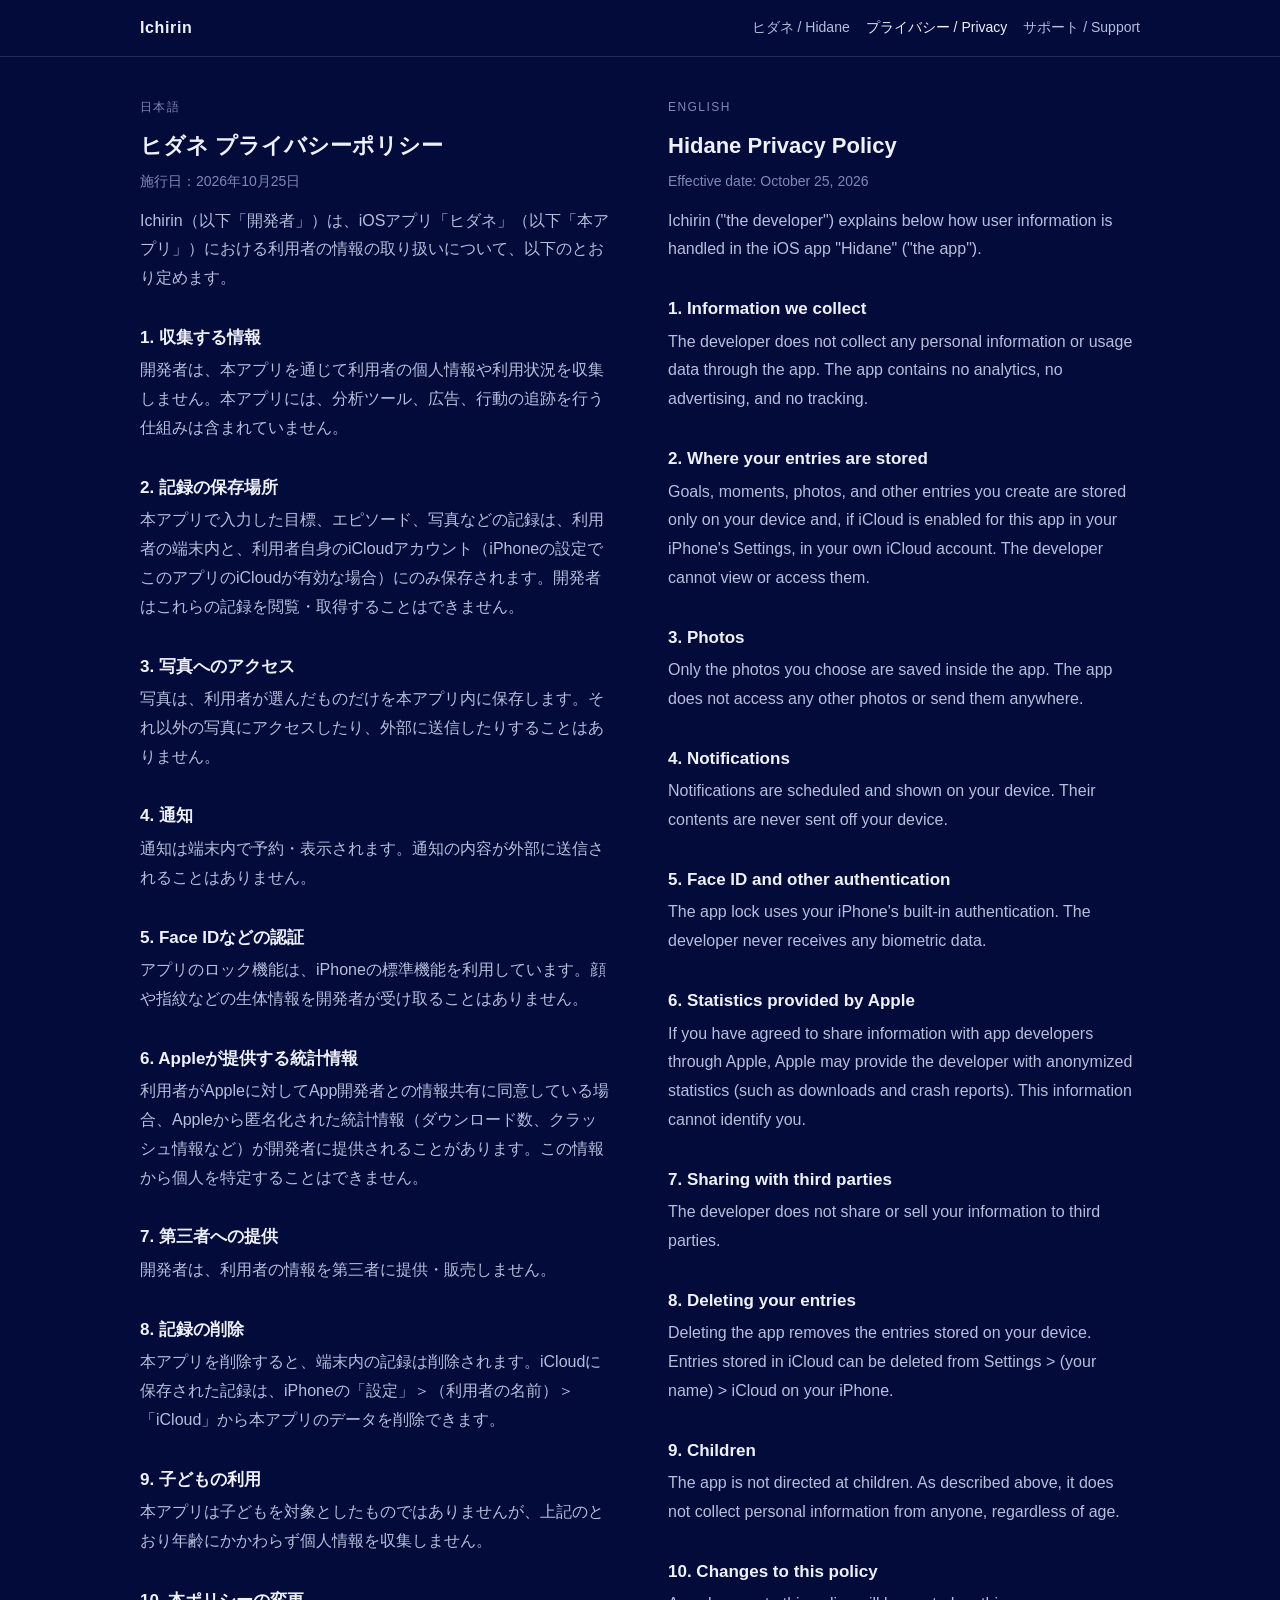
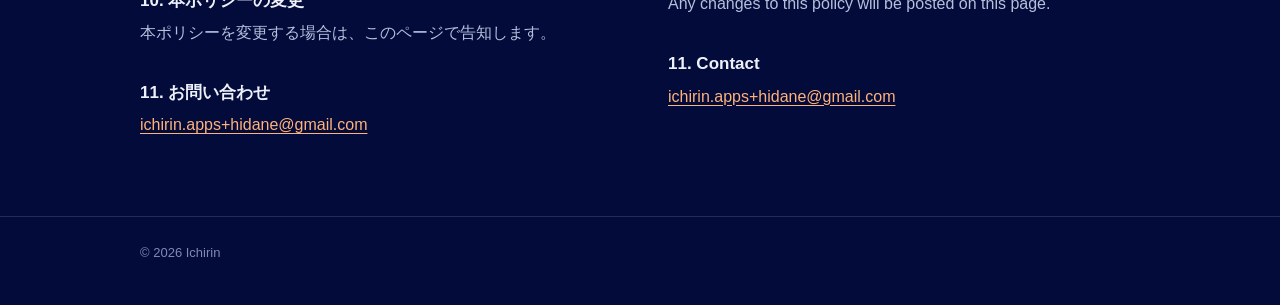
==== hidane/privacy/index.html @ 498ab9a3 "Add Ichirin site with Hidane pages Co-Authored-By: Claude Opus 5.5 <noreply@anthropic.com>" ====
<!doctype html>
<html lang="ja">
<head>
  <meta charset="utf-8">
  <meta name="viewport" content="width=device-width, initial-scale=1">
  <title>ヒダネ プライバシーポリシー / Hidane Privacy Policy</title>
  <meta name="description" content="ヒダネのプライバシーポリシー / Privacy Policy for Hidane">
  <link rel="stylesheet" href="../../assets/style.css">
</head>
<body>
  <header class="site-header">
    <div class="wrap">
      <a class="brand" href="../../">Ichirin</a>
      <nav class="crumbs" aria-label="Hidane">
        <a href="../">ヒダネ / Hidane</a>
        <a href="../privacy/" aria-current="page">プライバシー / Privacy</a>
        <a href="../support/">サポート / Support</a>
      </nav>
    </div>
  </header>
  <main>
    <div class="wrap bilingual">
      <section lang="ja">
        <p class="lang-label">日本語</p>
        <h1 class="doc-title">ヒダネ プライバシーポリシー</h1>
        <p class="meta">施行日：2026年10月25日</p>
        <p>Ichirin（以下「開発者」）は、iOSアプリ「ヒダネ」（以下「本アプリ」）における利用者の情報の取り扱いについて、以下のとおり定めます。</p>
        <h2>1. 収集する情報</h2>
        <p>開発者は、本アプリを通じて利用者の個人情報や利用状況を収集しません。本アプリには、分析ツール、広告、行動の追跡を行う仕組みは含まれていません。</p>
        <h2>2. 記録の保存場所</h2>
        <p>本アプリで入力した目標、エピソード、写真などの記録は、利用者の端末内と、利用者自身のiCloudアカウント（iPhoneの設定でこのアプリのiCloudが有効な場合）にのみ保存されます。開発者はこれらの記録を閲覧・取得することはできません。</p>
        <h2>3. 写真へのアクセス</h2>
        <p>写真は、利用者が選んだものだけを本アプリ内に保存します。それ以外の写真にアクセスしたり、外部に送信したりすることはありません。</p>
        <h2>4. 通知</h2>
        <p>通知は端末内で予約・表示されます。通知の内容が外部に送信されることはありません。</p>
        <h2>5. Face IDなどの認証</h2>
        <p>アプリのロック機能は、iPhoneの標準機能を利用しています。顔や指紋などの生体情報を開発者が受け取ることはありません。</p>
        <h2>6. Appleが提供する統計情報</h2>
        <p>利用者がAppleに対してApp開発者との情報共有に同意している場合、Appleから匿名化された統計情報（ダウンロード数、クラッシュ情報など）が開発者に提供されることがあります。この情報から個人を特定することはできません。</p>
        <h2>7. 第三者への提供</h2>
        <p>開発者は、利用者の情報を第三者に提供・販売しません。</p>
        <h2>8. 記録の削除</h2>
        <p>本アプリを削除すると、端末内の記録は削除されます。iCloudに保存された記録は、iPhoneの「設定」＞（利用者の名前）＞「iCloud」から本アプリのデータを削除できます。</p>
        <h2>9. 子どもの利用</h2>
        <p>本アプリは子どもを対象としたものではありませんが、上記のとおり年齢にかかわらず個人情報を収集しません。</p>
        <h2>10. 本ポリシーの変更</h2>
        <p>本ポリシーを変更する場合は、このページで告知します。</p>
        <h2>11. お問い合わせ</h2>
        <p><a class="email" href="mailto:ichirin.apps+hidane@gmail.com">ichirin.apps+hidane@gmail.com</a></p>
      </section>
      <section lang="en">
        <p class="lang-label">English</p>
        <h1 class="doc-title">Hidane Privacy Policy</h1>
        <p class="meta">Effective date: October 25, 2026</p>
        <p>Ichirin ("the developer") explains below how user information is handled in the iOS app "Hidane" ("the app").</p>
        <h2>1. Information we collect</h2>
        <p>The developer does not collect any personal information or usage data through the app. The app contains no analytics, no advertising, and no tracking.</p>
        <h2>2. Where your entries are stored</h2>
        <p>Goals, moments, photos, and other entries you create are stored only on your device and, if iCloud is enabled for this app in your iPhone's Settings, in your own iCloud account. The developer cannot view or access them.</p>
        <h2>3. Photos</h2>
        <p>Only the photos you choose are saved inside the app. The app does not access any other photos or send them anywhere.</p>
        <h2>4. Notifications</h2>
        <p>Notifications are scheduled and shown on your device. Their contents are never sent off your device.</p>
        <h2>5. Face ID and other authentication</h2>
        <p>The app lock uses your iPhone's built-in authentication. The developer never receives any biometric data.</p>
        <h2>6. Statistics provided by Apple</h2>
        <p>If you have agreed to share information with app developers through Apple, Apple may provide the developer with anonymized statistics (such as downloads and crash reports). This information cannot identify you.</p>
        <h2>7. Sharing with third parties</h2>
        <p>The developer does not share or sell your information to third parties.</p>
        <h2>8. Deleting your entries</h2>
        <p>Deleting the app removes the entries stored on your device. Entries stored in iCloud can be deleted from Settings &gt; (your name) &gt; iCloud on your iPhone.</p>
        <h2>9. Children</h2>
        <p>The app is not directed at children. As described above, it does not collect personal information from anyone, regardless of age.</p>
        <h2>10. Changes to this policy</h2>
        <p>Any changes to this policy will be posted on this page.</p>
        <h2>11. Contact</h2>
        <p><a class="email" href="mailto:ichirin.apps+hidane@gmail.com">ichirin.apps+hidane@gmail.com</a></p>
      </section>
    </div>
  </main>
  <footer class="site-footer">
    <div class="wrap">© 2026 Ichirin</div>
  </footer>
</body>
</html>
---- assets/style.css ----
:root {
  --bg: #020b3a;
  --bg-raised: #0a1650;
  --ink: #eef1fa;
  --ink-soft: #b6bfdc;
  --ink-faint: #7f8ab3;
  --line: rgba(182, 191, 220, 0.18);
  --accent: #ffb27a;
  color-scheme: dark;
}

* { box-sizing: border-box; }

html { -webkit-text-size-adjust: 100%; }

body {
  margin: 0;
  background: var(--bg);
  color: var(--ink);
  font-family: -apple-system, BlinkMacSystemFont, "Hiragino Sans", "Hiragino Kaku Gothic ProN", "Noto Sans JP", "Segoe UI", sans-serif;
  font-size: 16px;
  line-height: 1.8;
}

a { color: var(--accent); text-underline-offset: 3px; }

.wrap {
  max-width: 1040px;
  margin: 0 auto;
  padding: 0 20px;
}

.site-header {
  border-bottom: 1px solid var(--line);
}
.site-header .wrap {
  display: flex;
  align-items: center;
  justify-content: space-between;
  gap: 16px;
  min-height: 56px;
}
.brand {
  color: var(--ink);
  font-weight: 600;
  letter-spacing: 0.04em;
  text-decoration: none;
}
.crumbs {
  display: flex;
  flex-wrap: wrap;
  gap: 4px 16px;
  font-size: 14px;
}
.crumbs a { color: var(--ink-soft); text-decoration: none; }
.crumbs a:hover, .crumbs a[aria-current="page"] { color: var(--ink); }

main { padding: 40px 0 64px; }

.hero { margin-bottom: 40px; }
.hero h1 {
  margin: 0 0 4px;
  font-size: 32px;
  line-height: 1.3;
  font-weight: 600;
}
.hero .sub { margin: 0; color: var(--ink-soft); }

.app-mark {
  display: block;
  width: 96px;
  height: 96px;
  margin-bottom: 16px;
}

/* 日本語と英語を並べる。狭い画面では縦に積む */
.bilingual {
  display: grid;
  grid-template-columns: 1fr;
  gap: 40px;
}
@media (min-width: 860px) {
  .bilingual { grid-template-columns: 1fr 1fr; gap: 56px; }
}
.bilingual > section > :first-child { margin-top: 0; }
.lang-label {
  margin: 0 0 12px;
  color: var(--ink-faint);
  font-size: 12px;
  letter-spacing: 0.12em;
  text-transform: uppercase;
}

h2 {
  margin: 32px 0 6px;
  font-size: 17px;
  line-height: 1.5;
  font-weight: 600;
}
h3 {
  margin: 24px 0 4px;
  font-size: 16px;
  line-height: 1.6;
  font-weight: 600;
}
p { margin: 0 0 12px; color: var(--ink-soft); }
.doc-title {
  margin: 0 0 8px;
  font-size: 22px;
  line-height: 1.4;
  font-weight: 600;
  color: var(--ink);
}
.meta { color: var(--ink-faint); font-size: 14px; }

.app-list {
  list-style: none;
  margin: 0;
  padding: 0;
  display: grid;
  gap: 12px;
}
.app-card {
  display: flex;
  align-items: center;
  gap: 16px;
  padding: 16px;
  border: 1px solid var(--line);
  border-radius: 16px;
  background: var(--bg-raised);
  color: var(--ink);
  text-decoration: none;
}
.app-card:hover { border-color: rgba(182, 191, 220, 0.4); }
.app-card img { width: 56px; height: 56px; flex: none; }
.app-card .name { display: block; font-weight: 600; }
.app-card .desc { display: block; color: var(--ink-soft); font-size: 14px; line-height: 1.6; }

.links {
  list-style: none;
  margin: 24px 0 0;
  padding: 0;
  display: flex;
  flex-wrap: wrap;
  gap: 8px 20px;
}
.store-badge {
  display: inline-block;
  padding: 10px 18px;
  border: 1px solid var(--line);
  border-radius: 999px;
  color: var(--ink-soft);
  text-decoration: none;
}

.site-footer {
  border-top: 1px solid var(--line);
  padding: 24px 0 40px;
  color: var(--ink-faint);
  font-size: 13px;
}

a.email { word-break: break-all; }
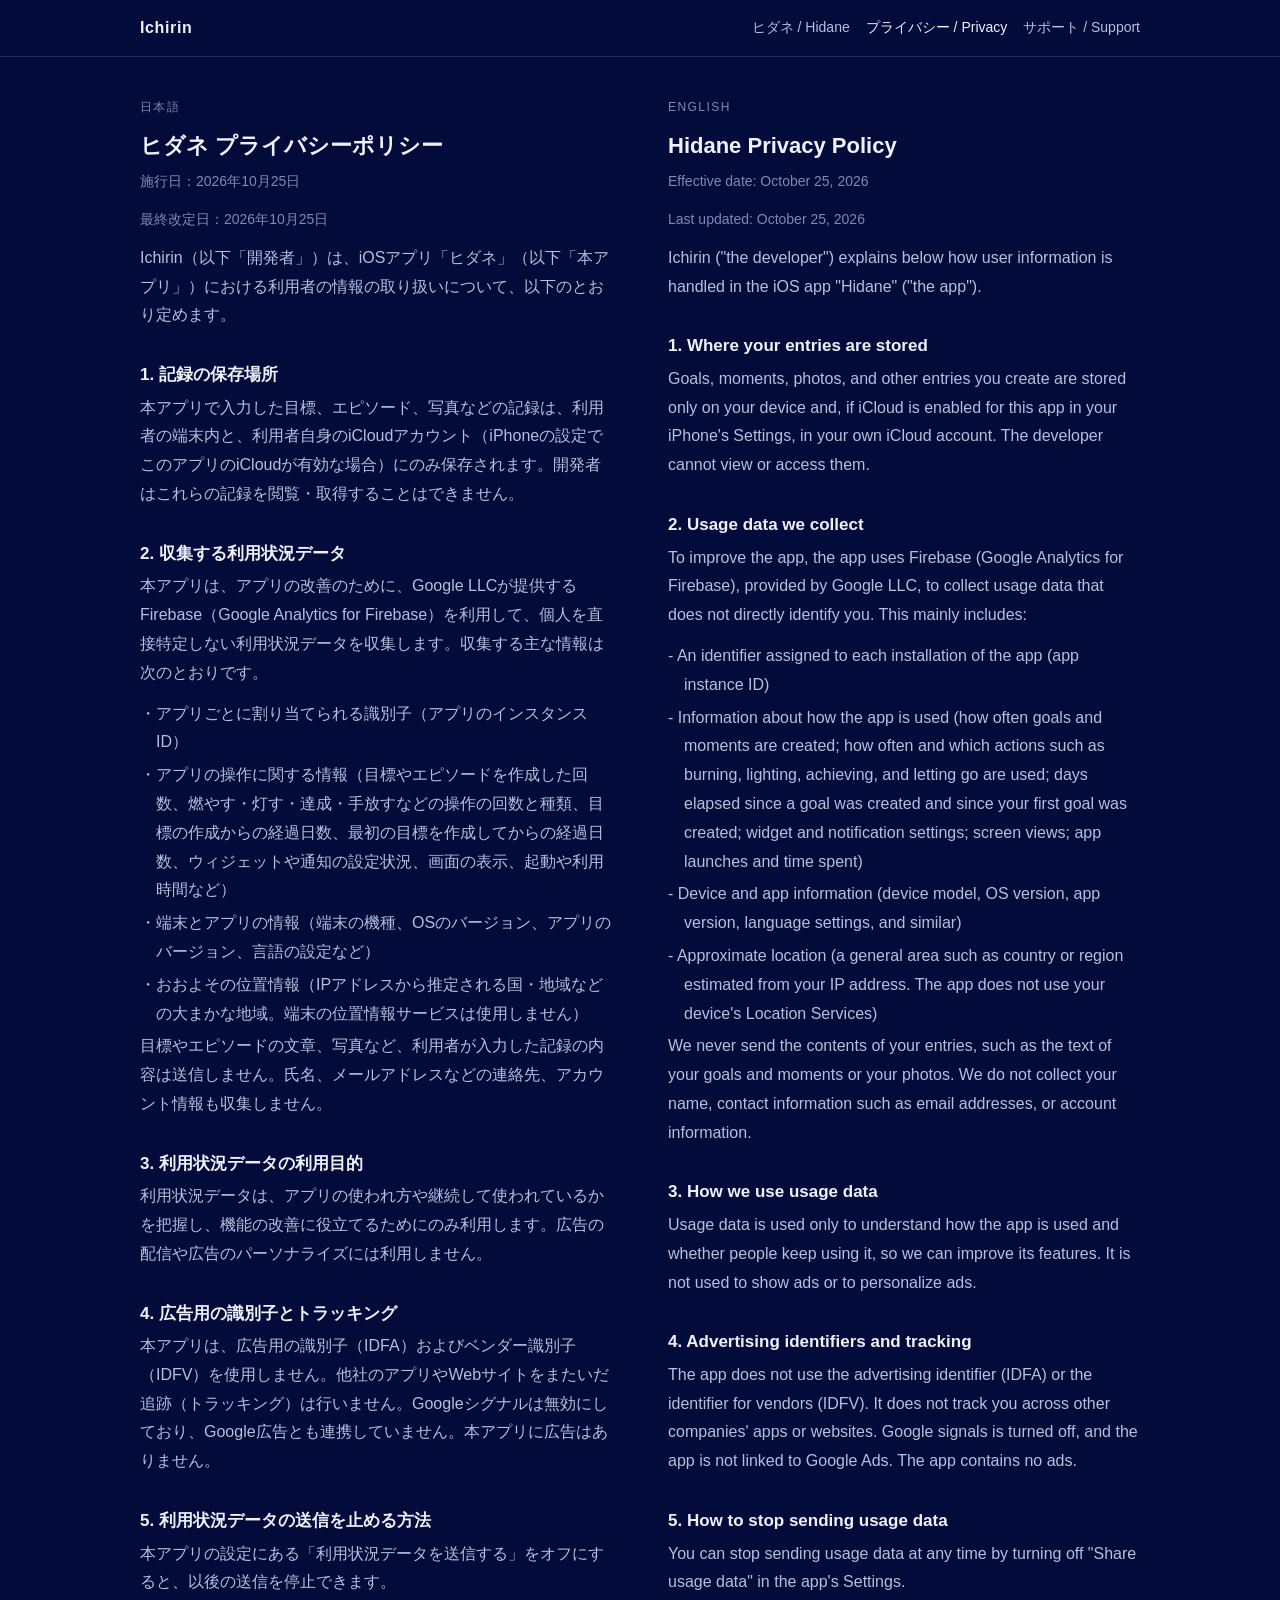
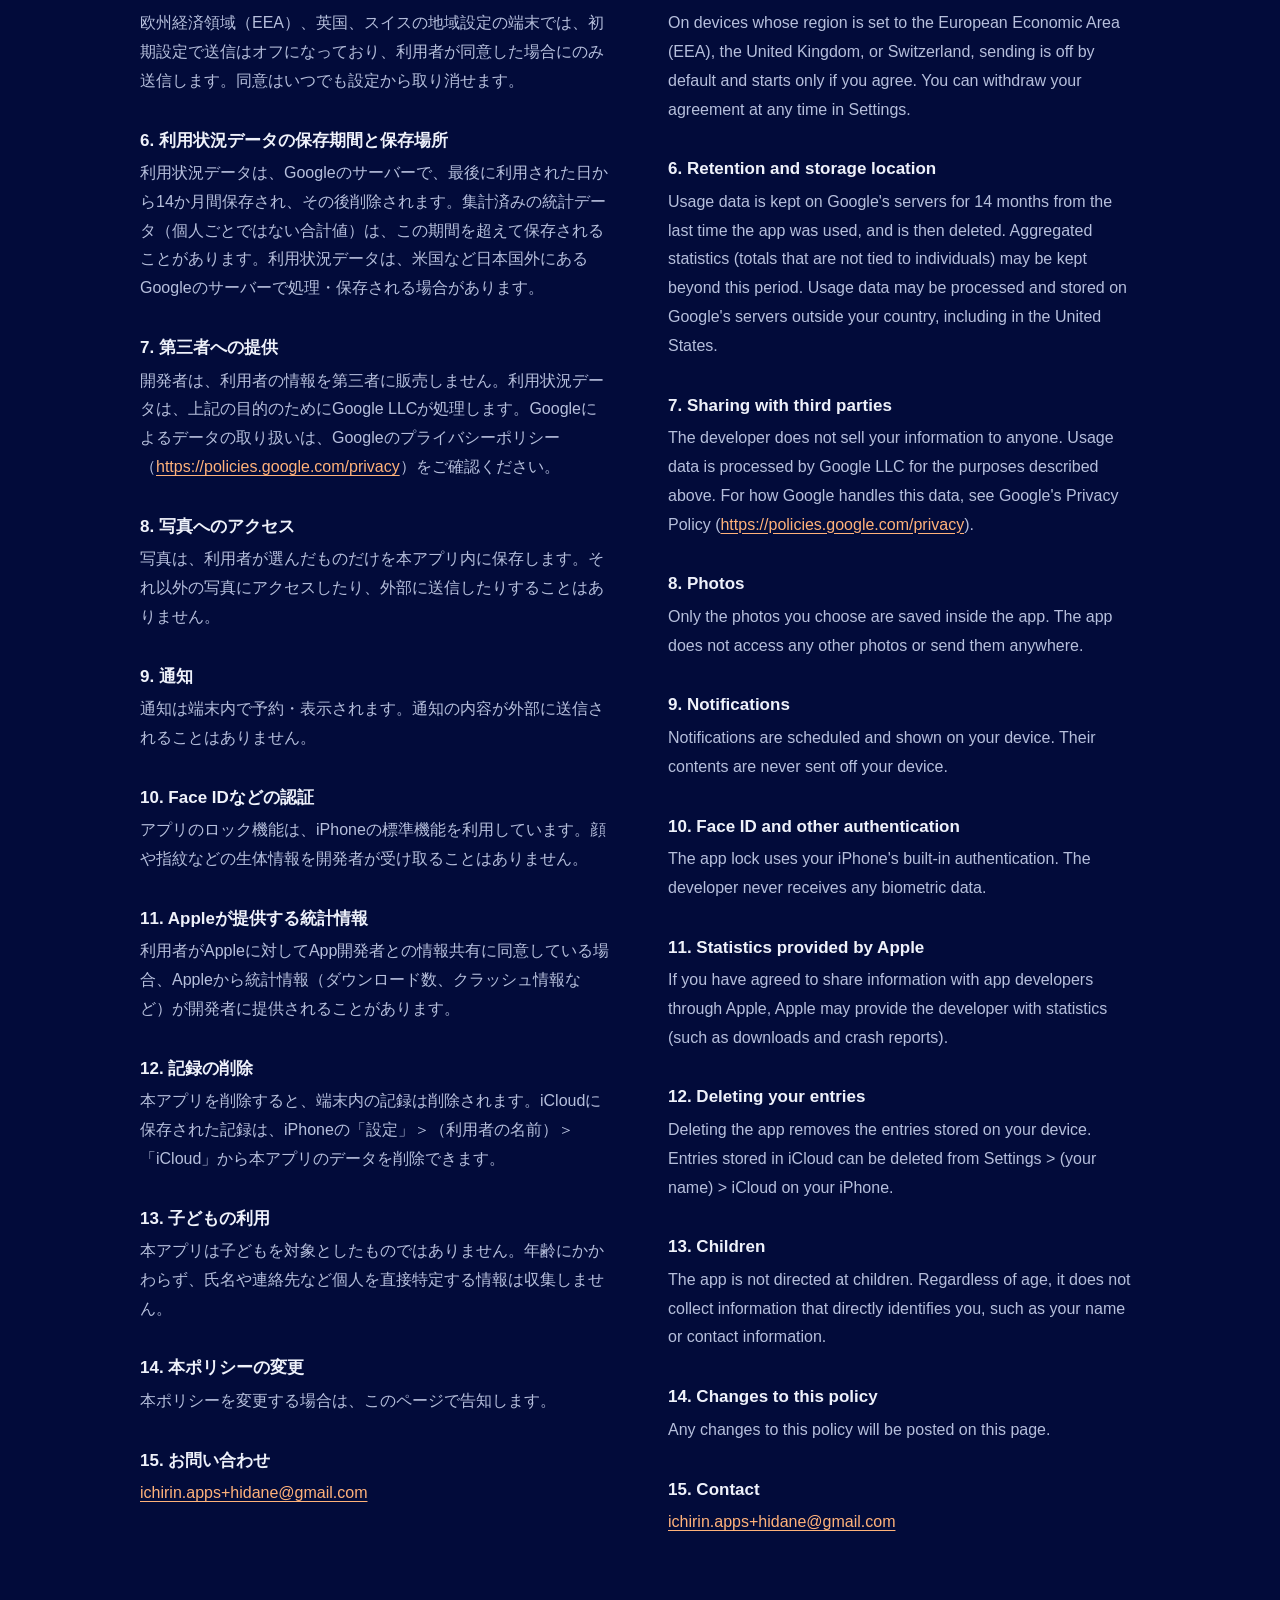
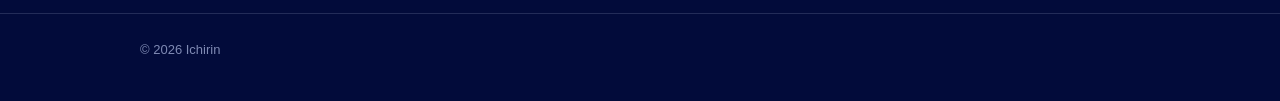
==== commit 1345e0fb: "Hidane: privacy policy and support updated for usage data (Firebase Analytics) Co-Authored-By: Claud" ====
--- a/hidane/privacy/index.html
+++ b/hidane/privacy/index.html
@@ -24,56 +24,86 @@
         <p class="lang-label">日本語</p>
         <h1 class="doc-title">ヒダネ プライバシーポリシー</h1>
         <p class="meta">施行日：2026年10月25日</p>
+        <p class="meta">最終改定日：2026年10月25日</p>
         <p>Ichirin（以下「開発者」）は、iOSアプリ「ヒダネ」（以下「本アプリ」）における利用者の情報の取り扱いについて、以下のとおり定めます。</p>
-        <h2>1. 収集する情報</h2>
-        <p>開発者は、本アプリを通じて利用者の個人情報や利用状況を収集しません。本アプリには、分析ツール、広告、行動の追跡を行う仕組みは含まれていません。</p>
-        <h2>2. 記録の保存場所</h2>
+        <h2>1. 記録の保存場所</h2>
         <p>本アプリで入力した目標、エピソード、写真などの記録は、利用者の端末内と、利用者自身のiCloudアカウント（iPhoneの設定でこのアプリのiCloudが有効な場合）にのみ保存されます。開発者はこれらの記録を閲覧・取得することはできません。</p>
-        <h2>3. 写真へのアクセス</h2>
+        <h2>2. 収集する利用状況データ</h2>
+        <p>本アプリは、アプリの改善のために、Google LLCが提供するFirebase（Google Analytics for Firebase）を利用して、個人を直接特定しない利用状況データを収集します。収集する主な情報は次のとおりです。</p>
+        <p class="item">・アプリごとに割り当てられる識別子（アプリのインスタンスID）</p>
+        <p class="item">・アプリの操作に関する情報（目標やエピソードを作成した回数、燃やす・灯す・達成・手放すなどの操作の回数と種類、目標の作成からの経過日数、最初の目標を作成してからの経過日数、ウィジェットや通知の設定状況、画面の表示、起動や利用時間など）</p>
+        <p class="item">・端末とアプリの情報（端末の機種、OSのバージョン、アプリのバージョン、言語の設定など）</p>
+        <p class="item">・おおよその位置情報（IPアドレスから推定される国・地域などの大まかな地域。端末の位置情報サービスは使用しません）</p>
+        <p>目標やエピソードの文章、写真など、利用者が入力した記録の内容は送信しません。氏名、メールアドレスなどの連絡先、アカウント情報も収集しません。</p>
+        <h2>3. 利用状況データの利用目的</h2>
+        <p>利用状況データは、アプリの使われ方や継続して使われているかを把握し、機能の改善に役立てるためにのみ利用します。広告の配信や広告のパーソナライズには利用しません。</p>
+        <h2>4. 広告用の識別子とトラッキング</h2>
+        <p>本アプリは、広告用の識別子（IDFA）およびベンダー識別子（IDFV）を使用しません。他社のアプリやWebサイトをまたいだ追跡（トラッキング）は行いません。Googleシグナルは無効にしており、Google広告とも連携していません。本アプリに広告はありません。</p>
+        <h2>5. 利用状況データの送信を止める方法</h2>
+        <p>本アプリの設定にある「利用状況データを送信する」をオフにすると、以後の送信を停止できます。</p>
+        <p>欧州経済領域（EEA）、英国、スイスの地域設定の端末では、初期設定で送信はオフになっており、利用者が同意した場合にのみ送信します。同意はいつでも設定から取り消せます。</p>
+        <h2>6. 利用状況データの保存期間と保存場所</h2>
+        <p>利用状況データは、Googleのサーバーで、最後に利用された日から14か月間保存され、その後削除されます。集計済みの統計データ（個人ごとではない合計値）は、この期間を超えて保存されることがあります。利用状況データは、米国など日本国外にあるGoogleのサーバーで処理・保存される場合があります。</p>
+        <h2>7. 第三者への提供</h2>
+        <p>開発者は、利用者の情報を第三者に販売しません。利用状況データは、上記の目的のためにGoogle LLCが処理します。Googleによるデータの取り扱いは、Googleのプライバシーポリシー（<a href="https://policies.google.com/privacy">https://policies.google.com/privacy</a>）をご確認ください。</p>
+        <h2>8. 写真へのアクセス</h2>
         <p>写真は、利用者が選んだものだけを本アプリ内に保存します。それ以外の写真にアクセスしたり、外部に送信したりすることはありません。</p>
-        <h2>4. 通知</h2>
+        <h2>9. 通知</h2>
         <p>通知は端末内で予約・表示されます。通知の内容が外部に送信されることはありません。</p>
-        <h2>5. Face IDなどの認証</h2>
+        <h2>10. Face IDなどの認証</h2>
         <p>アプリのロック機能は、iPhoneの標準機能を利用しています。顔や指紋などの生体情報を開発者が受け取ることはありません。</p>
-        <h2>6. Appleが提供する統計情報</h2>
-        <p>利用者がAppleに対してApp開発者との情報共有に同意している場合、Appleから匿名化された統計情報（ダウンロード数、クラッシュ情報など）が開発者に提供されることがあります。この情報から個人を特定することはできません。</p>
-        <h2>7. 第三者への提供</h2>
-        <p>開発者は、利用者の情報を第三者に提供・販売しません。</p>
-        <h2>8. 記録の削除</h2>
+        <h2>11. Appleが提供する統計情報</h2>
+        <p>利用者がAppleに対してApp開発者との情報共有に同意している場合、Appleから統計情報（ダウンロード数、クラッシュ情報など）が開発者に提供されることがあります。</p>
+        <h2>12. 記録の削除</h2>
         <p>本アプリを削除すると、端末内の記録は削除されます。iCloudに保存された記録は、iPhoneの「設定」＞（利用者の名前）＞「iCloud」から本アプリのデータを削除できます。</p>
-        <h2>9. 子どもの利用</h2>
-        <p>本アプリは子どもを対象としたものではありませんが、上記のとおり年齢にかかわらず個人情報を収集しません。</p>
-        <h2>10. 本ポリシーの変更</h2>
+        <h2>13. 子どもの利用</h2>
+        <p>本アプリは子どもを対象としたものではありません。年齢にかかわらず、氏名や連絡先など個人を直接特定する情報は収集しません。</p>
+        <h2>14. 本ポリシーの変更</h2>
         <p>本ポリシーを変更する場合は、このページで告知します。</p>
-        <h2>11. お問い合わせ</h2>
+        <h2>15. お問い合わせ</h2>
         <p><a class="email" href="mailto:ichirin.apps+hidane@gmail.com">ichirin.apps+hidane@gmail.com</a></p>
       </section>
       <section lang="en">
         <p class="lang-label">English</p>
         <h1 class="doc-title">Hidane Privacy Policy</h1>
         <p class="meta">Effective date: October 25, 2026</p>
+        <p class="meta">Last updated: October 25, 2026</p>
         <p>Ichirin ("the developer") explains below how user information is handled in the iOS app "Hidane" ("the app").</p>
-        <h2>1. Information we collect</h2>
-        <p>The developer does not collect any personal information or usage data through the app. The app contains no analytics, no advertising, and no tracking.</p>
-        <h2>2. Where your entries are stored</h2>
+        <h2>1. Where your entries are stored</h2>
         <p>Goals, moments, photos, and other entries you create are stored only on your device and, if iCloud is enabled for this app in your iPhone's Settings, in your own iCloud account. The developer cannot view or access them.</p>
-        <h2>3. Photos</h2>
+        <h2>2. Usage data we collect</h2>
+        <p>To improve the app, the app uses Firebase (Google Analytics for Firebase), provided by Google LLC, to collect usage data that does not directly identify you. This mainly includes:</p>
+        <p class="item">- An identifier assigned to each installation of the app (app instance ID)</p>
+        <p class="item">- Information about how the app is used (how often goals and moments are created; how often and which actions such as burning, lighting, achieving, and letting go are used; days elapsed since a goal was created and since your first goal was created; widget and notification settings; screen views; app launches and time spent)</p>
+        <p class="item">- Device and app information (device model, OS version, app version, language settings, and similar)</p>
+        <p class="item">- Approximate location (a general area such as country or region estimated from your IP address. The app does not use your device's Location Services)</p>
+        <p>We never send the contents of your entries, such as the text of your goals and moments or your photos. We do not collect your name, contact information such as email addresses, or account information.</p>
+        <h2>3. How we use usage data</h2>
+        <p>Usage data is used only to understand how the app is used and whether people keep using it, so we can improve its features. It is not used to show ads or to personalize ads.</p>
+        <h2>4. Advertising identifiers and tracking</h2>
+        <p>The app does not use the advertising identifier (IDFA) or the identifier for vendors (IDFV). It does not track you across other companies' apps or websites. Google signals is turned off, and the app is not linked to Google Ads. The app contains no ads.</p>
+        <h2>5. How to stop sending usage data</h2>
+        <p>You can stop sending usage data at any time by turning off "Share usage data" in the app's Settings.</p>
+        <p>On devices whose region is set to the European Economic Area (EEA), the United Kingdom, or Switzerland, sending is off by default and starts only if you agree. You can withdraw your agreement at any time in Settings.</p>
+        <h2>6. Retention and storage location</h2>
+        <p>Usage data is kept on Google's servers for 14 months from the last time the app was used, and is then deleted. Aggregated statistics (totals that are not tied to individuals) may be kept beyond this period. Usage data may be processed and stored on Google's servers outside your country, including in the United States.</p>
+        <h2>7. Sharing with third parties</h2>
+        <p>The developer does not sell your information to anyone. Usage data is processed by Google LLC for the purposes described above. For how Google handles this data, see Google's Privacy Policy (<a href="https://policies.google.com/privacy">https://policies.google.com/privacy</a>).</p>
+        <h2>8. Photos</h2>
         <p>Only the photos you choose are saved inside the app. The app does not access any other photos or send them anywhere.</p>
-        <h2>4. Notifications</h2>
+        <h2>9. Notifications</h2>
         <p>Notifications are scheduled and shown on your device. Their contents are never sent off your device.</p>
-        <h2>5. Face ID and other authentication</h2>
+        <h2>10. Face ID and other authentication</h2>
         <p>The app lock uses your iPhone's built-in authentication. The developer never receives any biometric data.</p>
-        <h2>6. Statistics provided by Apple</h2>
-        <p>If you have agreed to share information with app developers through Apple, Apple may provide the developer with anonymized statistics (such as downloads and crash reports). This information cannot identify you.</p>
-        <h2>7. Sharing with third parties</h2>
-        <p>The developer does not share or sell your information to third parties.</p>
-        <h2>8. Deleting your entries</h2>
+        <h2>11. Statistics provided by Apple</h2>
+        <p>If you have agreed to share information with app developers through Apple, Apple may provide the developer with statistics (such as downloads and crash reports).</p>
+        <h2>12. Deleting your entries</h2>
         <p>Deleting the app removes the entries stored on your device. Entries stored in iCloud can be deleted from Settings &gt; (your name) &gt; iCloud on your iPhone.</p>
-        <h2>9. Children</h2>
-        <p>The app is not directed at children. As described above, it does not collect personal information from anyone, regardless of age.</p>
-        <h2>10. Changes to this policy</h2>
+        <h2>13. Children</h2>
+        <p>The app is not directed at children. Regardless of age, it does not collect information that directly identifies you, such as your name or contact information.</p>
+        <h2>14. Changes to this policy</h2>
         <p>Any changes to this policy will be posted on this page.</p>
-        <h2>11. Contact</h2>
+        <h2>15. Contact</h2>
         <p><a class="email" href="mailto:ichirin.apps+hidane@gmail.com">ichirin.apps+hidane@gmail.com</a></p>
       </section>
     </div>
--- a/assets/style.css
+++ b/assets/style.css
@@ -161,3 +161,6 @@
 }
 
 a.email { word-break: break-all; }
+
+/* 箇条書きの行（文面の「・」「- 」はそのまま残し、字下げだけする） */
+p.item { padding-left: 1em; text-indent: -1em; margin-bottom: 4px; }
